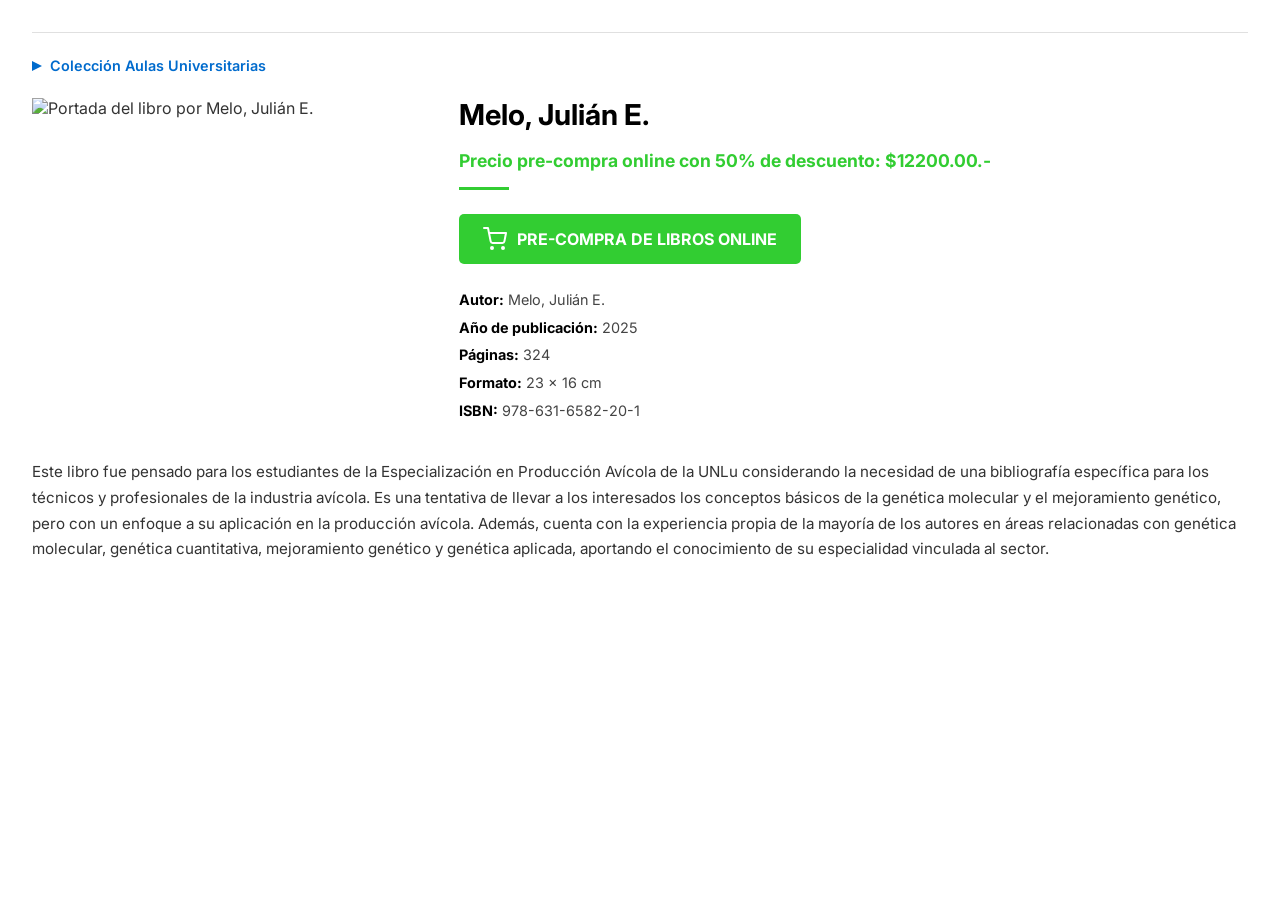
==== entradas/genetica-aplicada.html @ 73254ae8 "Add files via upload" ====
<!DOCTYPE html>
            <html lang="es">
            <head>
                <meta charset="UTF-8">
                <meta name="viewport" content="width=device-width, initial-scale=1.0">
                <title>Catálogo Exportado</title>
                <link rel="preconnect" href="https://fonts.googleapis.com">
                <link rel="preconnect" href="https://fonts.gstatic.com" crossorigin>
                <link href="https://fonts.googleapis.com/css2?family=Inter:wght@400;500;600;700&display=swap" rel="stylesheet">
                <style>
                    body { font-family: 'Inter', sans-serif; background-color: #ffffff; color: #333; margin: 0; padding: 2rem 0; }
                    .catalog-wrapper {
                        width: 95%;
                        margin: 0 auto;
                    }
                    .book-entry { max-width: 1500px; margin: 0 auto 3rem auto; border-top: 1px solid #e0e0e0; padding-top: 1.5rem; }
                    .collection-header { display: flex; align-items: center; gap: 8px; margin-bottom: 1.5rem; }
                    .collection-header span { font-weight: 600; font-size: 0.9rem; }
                    .book-content { display: flex; gap: 2rem; flex-wrap: wrap; }
                    .book-cover { flex: 1; min-width: 200px; }
                    .book-cover img { width: 100%; max-width: 400px; height: auto; }
                    .cover-placeholder { width: 100%; max-width: 400px; height: 375px; background-color: #f0f0f0; border: 1px dashed #ccc; }
                    .book-details { flex: 2; min-width: 300px; }
                    .work-title { font-size: 1.5rem; font-style: italic; color: #4b5563; margin-bottom: 0.25rem; }
                    .book-title { font-size: 1.8rem; font-weight: 700; color: #000; margin: 0 0 0.5rem 0; line-height: 1.2; }
                    .price { font-size: 1.1rem; font-weight: 700; margin-bottom: 1rem; }
                    .separator { width: 50px; height: 3px; margin-bottom: 1.5rem; }
                    .buttons-container { display: flex; flex-wrap: wrap; gap: 1rem; margin-bottom: 1.5rem; }
                    .purchase-button, .download-button { display: inline-flex; align-items: center; gap: 10px; color: white; font-weight: 700; text-decoration: none; padding: 0.8rem 1.5rem; border-radius: 5px; transition: opacity 0.2s; }
                    .purchase-button:hover, .download-button:hover { opacity: 0.85; }
                    .purchase-button svg, .download-button svg { stroke: white; }
                    .download-button.pdf { background-color: #1d4ed8; }
                    .download-button.epub { background-color: #3b82f6; }
                    .metadata { list-style: none; padding: 0; margin: 0; font-size: 0.9rem; line-height: 1.6; color: #444; }
                    .metadata li { margin-bottom: 0.3rem; }
                    .metadata strong { color: #000; }
                    .book-description { margin-top: 2rem; font-size: 0.95rem; line-height: 1.7; color: #333; }
                    @media (max-width: 768px) {
                        .book-content { flex-direction: column; }
                        .book-cover img, .cover-placeholder { max-width: 200px; }
                        .book-title { font-size: 1.5rem; }
                    }
                    @media (max-width: 495px) {
                        .book-cover {
                            margin-left: auto;
                            margin-right: auto;
                        }
                        .collection-header, .buttons-container {
                            justify-content: center;
                        }
                        .book-details {
                            text-align: center;
                        }
                        .separator {
                            margin-left: auto;
                            margin-right: auto;
                        }
                    }
                </style>
            </head>
            <body>
                <div class="catalog-wrapper">
                    
                <div class="book-entry">
                    
                    <div class="collection-header">
                        <svg width="10" height="10" viewBox="0 0 100 100"><polygon points="0,0 100,50 0,100" fill="#006bcd"/></svg>
                        <span style="color: #006bcd;">Colección Aulas Universitarias</span>
                        
                    </div>
                    <div class="book-content">
                        <div class="book-cover">
                            <img src="https://www.edunlu.unlu.edu.ar/sites/www.edunlu.unlu.edu.ar/files/site/genetica_con_flecha_2025.png" alt="Portada del libro por Melo, Julián E.">
                        </div>
                        <div class="book-details">
                            
                            <h2 class="book-title" style="font-size: 1.8rem;">Melo, Julián E.</h2>
                            <p class="price" style="color: LimeGreen;">Precio pre-compra online con 50% de descuento: $12200.00.-</p>
                            <div class="separator" style="background-color: LimeGreen;"></div>
                            <div class="buttons-container">
                                
                    <a href="http://www.edunlu.unlu.edu.ar/?q=node/250" class="purchase-button" target="_blank" style="background-color: LimeGreen;">
                        <svg xmlns="http://www.w3.org/2000/svg" width="24" height="24" viewBox="0 0 24 24" fill="none" stroke="currentColor" stroke-width="2" stroke-linecap="round" stroke-linejoin="round"><circle cx="9" cy="21" r="1"></circle><circle cx="20" cy="21" r="1"></circle><path d="M1 1h4l2.68 13.39a2 2 0 0 0 2 1.61h9.72a2 2 0 0 0 2-1.61L23 6H6"></path></svg>
                        PRE-COMPRA DE LIBROS ONLINE
                    </a>
                            </div>
                            <ul class="metadata">
                                <li><strong>Autor:</strong> Melo, Julián E.</li><li><strong>Año de publicación:</strong> 2025</li><li><strong>Páginas:</strong> 324</li><li><strong>Formato:</strong> 23 × 16 cm</li><li><strong>ISBN:</strong> 978-631-6582-20-1</li>
                            </ul>
                        </div>
                    </div>
                    
                    <div class="book-description">
                        <p>Este libro fue pensado para los estudiantes de la Especialización en Producción Avícola de la UNLu considerando la necesidad de una bibliografía específica para los técnicos y profesionales de la industria avícola. Es una tentativa de llevar a los interesados los conceptos básicos de la genética molecular y el mejoramiento genético, pero con un enfoque a su aplicación en la producción avícola. Además, cuenta con la experiencia propia de la mayoría de los autores en áreas relacionadas con genética molecular, genética cuantitativa, mejoramiento genético y genética aplicada, aportando el conocimiento de su especialidad vinculada al sector.</p>
                    </div>
                </div>
                
                </div>
            </body>
            </html>
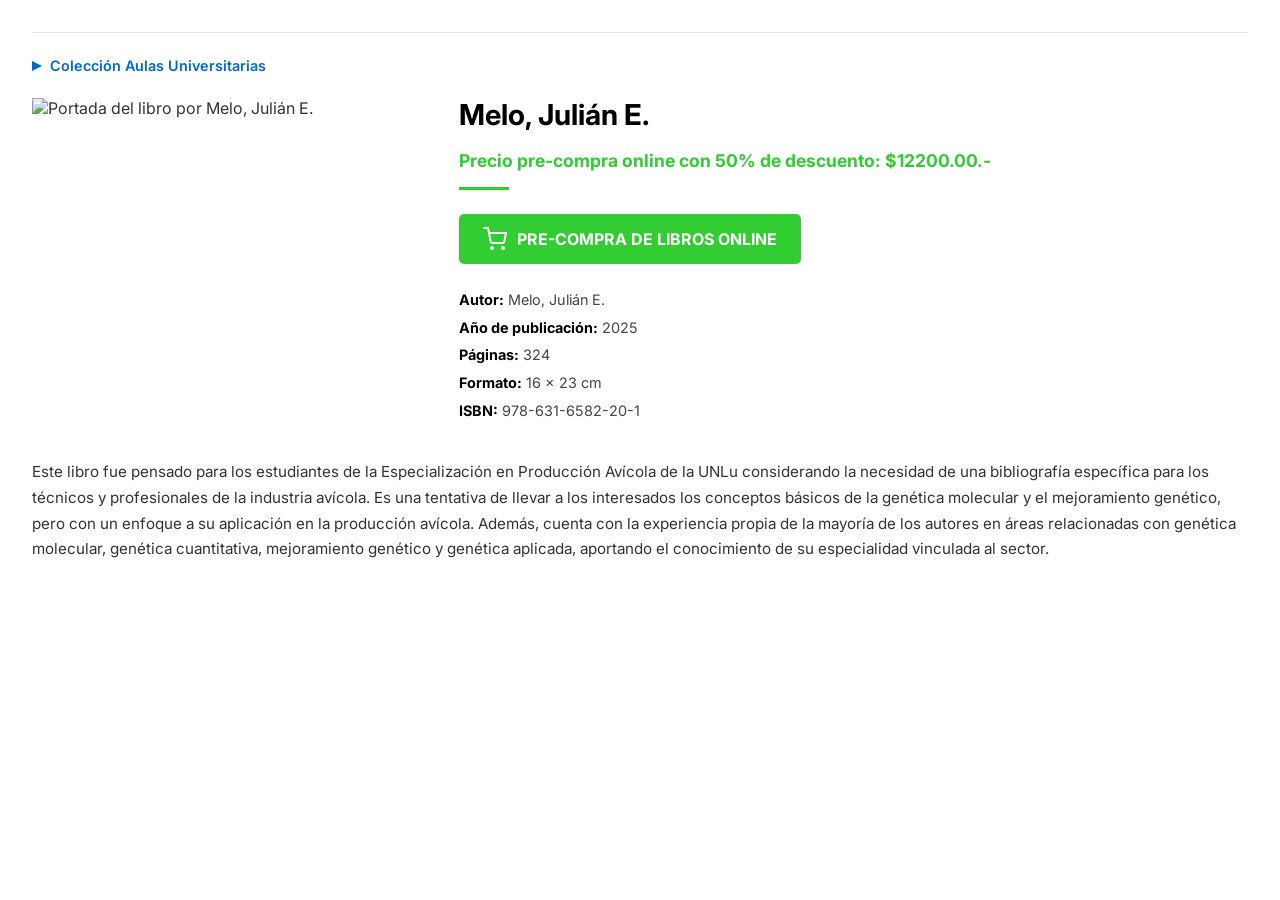
==== commit 8c03e5a2: "Update genetica-aplicada.html" ====
--- a/entradas/genetica-aplicada.html
+++ b/entradas/genetica-aplicada.html
@@ -1,5 +1,5 @@
 
-            <!DOCTYPE html>
+              <!DOCTYPE html>
             <html lang="es">
             <head>
                 <meta charset="UTF-8">
@@ -41,6 +41,9 @@
                         .book-cover img, .cover-placeholder { max-width: 200px; }
                         .book-title { font-size: 1.5rem; }
                     }
+                    @media (max-width: 600px) { /* Nuevo: Regla para pantallas de 600px o menos */
+                        .book-cover img { max-width: 400px; width: 100%; } /* Asegura el ancho de 400px o 100% si es más pequeño */
+                    }
                     @media (max-width: 495px) {
                         .book-cover {
                             margin-left: auto;
@@ -68,6 +71,7 @@
                         <svg width="10" height="10" viewBox="0 0 100 100"><polygon points="0,0 100,50 0,100" fill="#006bcd"/></svg>
                         <span style="color: #006bcd;">Colección Aulas Universitarias</span>
                         
+                        
                     </div>
                     <div class="book-content">
                         <div class="book-cover">
@@ -86,7 +90,7 @@
                     </a>
                             </div>
                             <ul class="metadata">
-                                <li><strong>Autor:</strong> Melo, Julián E.</li><li><strong>Año de publicación:</strong> 2025</li><li><strong>Páginas:</strong> 324</li><li><strong>Formato:</strong> 23 × 16 cm</li><li><strong>ISBN:</strong> 978-631-6582-20-1</li>
+                                <li><strong>Autor:</strong> Melo, Julián E.</li><li><strong>Año de publicación:</strong> 2025</li><li><strong>Páginas:</strong> 324</li><li><strong>Formato:</strong> 16 × 23 cm</li><li><strong>ISBN:</strong> 978-631-6582-20-1</li>
                             </ul>
                         </div>
                     </div>
@@ -99,4 +103,5 @@
                 </div>
             </body>
             </html>
-            +
+            
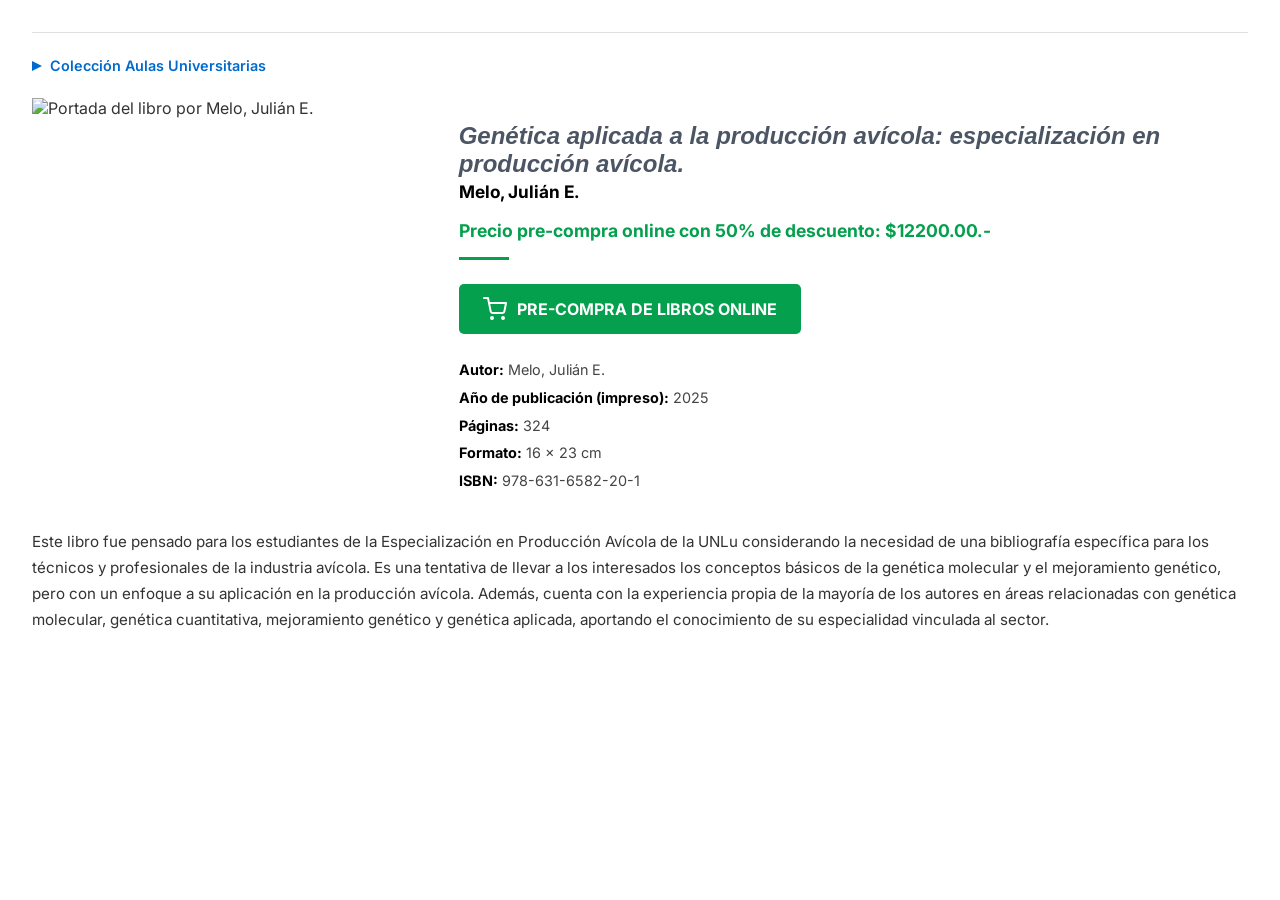
==== commit e7d77c1e: "Update genetica-aplicada.html" ====
--- a/entradas/genetica-aplicada.html
+++ b/entradas/genetica-aplicada.html
@@ -1,5 +1,4 @@
-
-              <!DOCTYPE html>
+<!DOCTYPE html>
             <html lang="es">
             <head>
                 <meta charset="UTF-8">
@@ -36,10 +35,48 @@
                     .metadata li { margin-bottom: 0.3rem; }
                     .metadata strong { color: #000; }
                     .book-description { margin-top: 2rem; font-size: 0.95rem; line-height: 1.7; color: #333; }
+                    
+                    /* Estilos para la portada HTML */
+                    .cover-page {
+                        display: flex;
+                        flex-direction: column;
+                        justify-content: center;
+                        align-items: center;
+                        min-height: 100vh; /* Asegura que ocupe al menos toda la altura de la vista */
+                        text-align: center;
+                        padding: 2rem;
+                        box-sizing: border-box; /* Incluye padding en el tamaño total */
+                        page-break-after: always; /* Fuerza un salto de página después de la portada */
+                    }
+                    .cover-logo {
+                        max-width: 250px;
+                        max-height: 250px;
+                        height: auto;
+                        margin-bottom: 2em;
+                        border-radius: 8px; /* Pequeño redondeado para el logo */
+                        box-shadow: 0 4px 10px rgba(0,0,0,0.1);
+                    }
+                    .cover-title {
+                        font-size: 3em;
+                        font-weight: 700;
+                        color: #313332; /* Color gris oscuro */
+                        margin-top: 1em;
+                        line-height: 1.2;
+                    }
+                    .cover-subtitle { /* Estilo para el nuevo subtítulo */
+                        font-size: 1.8em;
+                        font-weight: 500;
+                        color: #555;
+                        margin-top: 0.5em;
+                        line-height: 1.2;
+                    }
+                    
                     @media (max-width: 768px) {
                         .book-content { flex-direction: column; }
                         .book-cover img, .cover-placeholder { max-width: 200px; }
                         .book-title { font-size: 1.5rem; }
+                        .cover-title { font-size: 2.2em; } /* Ajuste para móviles */
+                        .cover-subtitle { font-size: 1.5em; } /* Ajuste para móviles */
                     }
                     @media (max-width: 600px) { /* Nuevo: Regla para pantallas de 600px o menos */
                         .book-cover img { max-width: 400px; width: 100%; } /* Asegura el ancho de 400px o 100% si es más pequeño */
@@ -65,6 +102,7 @@
             <body>
                 <div class="catalog-wrapper">
                     
+                    
                 <div class="book-entry">
                     
                     <div class="collection-header">
@@ -78,19 +116,19 @@
                             <img src="https://www.edunlu.unlu.edu.ar/sites/www.edunlu.unlu.edu.ar/files/site/genetica_con_flecha_2025.png" alt="Portada del libro por Melo, Julián E.">
                         </div>
                         <div class="book-details">
-                            
-                            <h2 class="book-title" style="font-size: 1.8rem;">Melo, Julián E.</h2>
-                            <p class="price" style="color: LimeGreen;">Precio pre-compra online con 50% de descuento: $12200.00.-</p>
-                            <div class="separator" style="background-color: LimeGreen;"></div>
+                            <h3 class="work-title">Genética aplicada a la producción avícola: especialización en producción avícola.</h3>
+                            <h2 class="book-title" style="font-size: 1.08rem;">Melo, Julián E.</h2>
+                            <p class="price" style="color: #04a04e;">Precio pre-compra online con 50% de descuento: $12200.00.-</p>
+                            <div class="separator" style="background-color: #04a04e;"></div>
                             <div class="buttons-container">
                                 
-                    <a href="http://www.edunlu.unlu.edu.ar/?q=node/250" class="purchase-button" target="_blank" style="background-color: LimeGreen;">
+                    <a href="http://www.edunlu.unlu.edu.ar/?q=node/250" class="purchase-button" target="_blank" style="background-color: #04a04e;">
                         <svg xmlns="http://www.w3.org/2000/svg" width="24" height="24" viewBox="0 0 24 24" fill="none" stroke="currentColor" stroke-width="2" stroke-linecap="round" stroke-linejoin="round"><circle cx="9" cy="21" r="1"></circle><circle cx="20" cy="21" r="1"></circle><path d="M1 1h4l2.68 13.39a2 2 0 0 0 2 1.61h9.72a2 2 0 0 0 2-1.61L23 6H6"></path></svg>
                         PRE-COMPRA DE LIBROS ONLINE
                     </a>
                             </div>
                             <ul class="metadata">
-                                <li><strong>Autor:</strong> Melo, Julián E.</li><li><strong>Año de publicación:</strong> 2025</li><li><strong>Páginas:</strong> 324</li><li><strong>Formato:</strong> 16 × 23 cm</li><li><strong>ISBN:</strong> 978-631-6582-20-1</li>
+                                <li><strong>Autor:</strong> Melo, Julián E.</li><li><strong>Año de publicación (impreso):</strong> 2025</li><li><strong>Páginas:</strong> 324</li><li><strong>Formato:</strong> 16 × 23 cm</li><li><strong>ISBN:</strong> 978-631-6582-20-1</li>
                             </ul>
                         </div>
                     </div>
@@ -103,5 +141,3 @@
                 </div>
             </body>
             </html>
-
-            
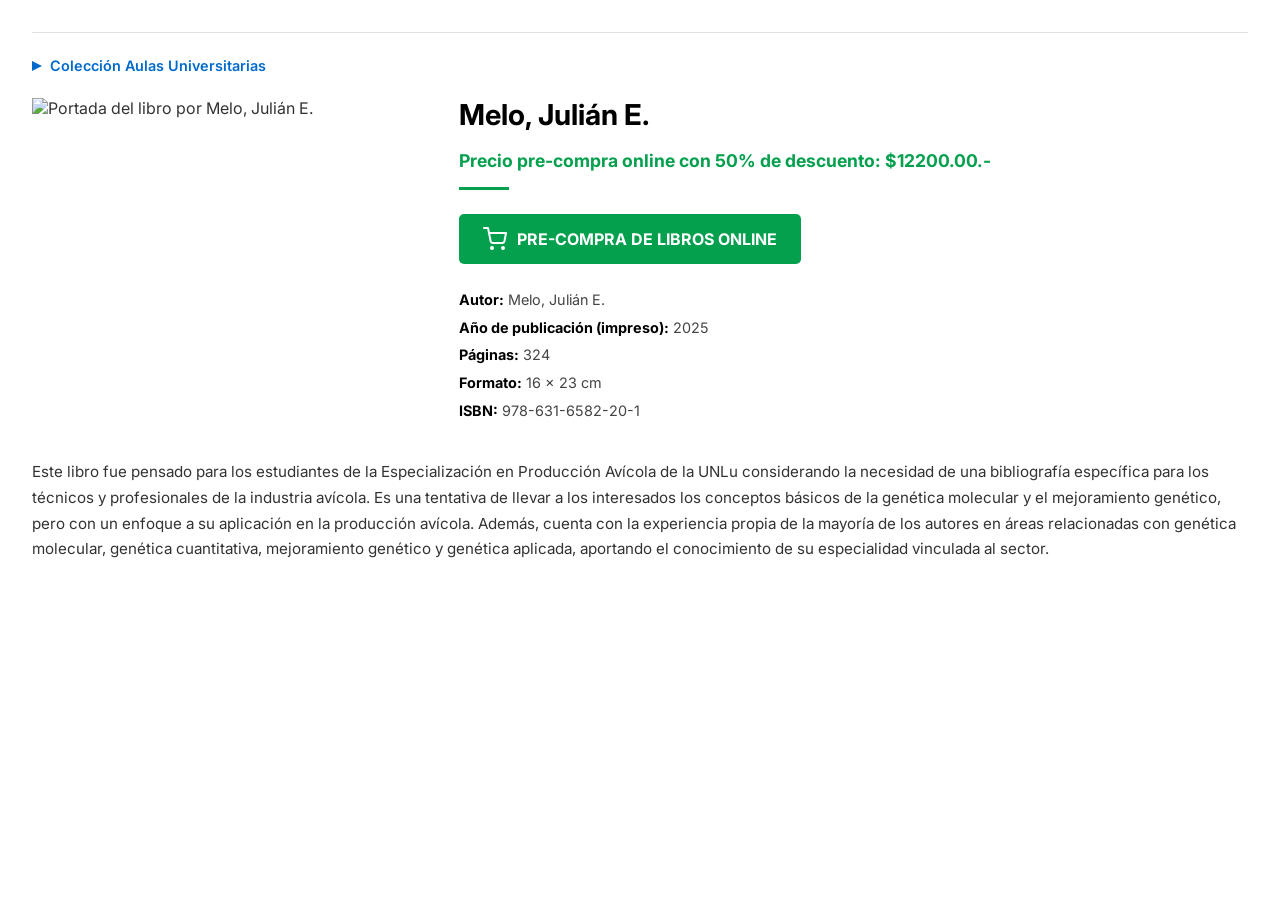
==== commit 919344b3: "Update genetica-aplicada.html" ====
--- a/entradas/genetica-aplicada.html
+++ b/entradas/genetica-aplicada.html
@@ -116,8 +116,8 @@
                             <img src="https://www.edunlu.unlu.edu.ar/sites/www.edunlu.unlu.edu.ar/files/site/genetica_con_flecha_2025.png" alt="Portada del libro por Melo, Julián E.">
                         </div>
                         <div class="book-details">
-                            <h3 class="work-title">Genética aplicada a la producción avícola: especialización en producción avícola.</h3>
-                            <h2 class="book-title" style="font-size: 1.08rem;">Melo, Julián E.</h2>
+                            
+                            <h2 class="book-title" style="font-size: 1.8rem;">Melo, Julián E.</h2>
                             <p class="price" style="color: #04a04e;">Precio pre-compra online con 50% de descuento: $12200.00.-</p>
                             <div class="separator" style="background-color: #04a04e;"></div>
                             <div class="buttons-container">
@@ -141,3 +141,4 @@
                 </div>
             </body>
             </html>
+            
